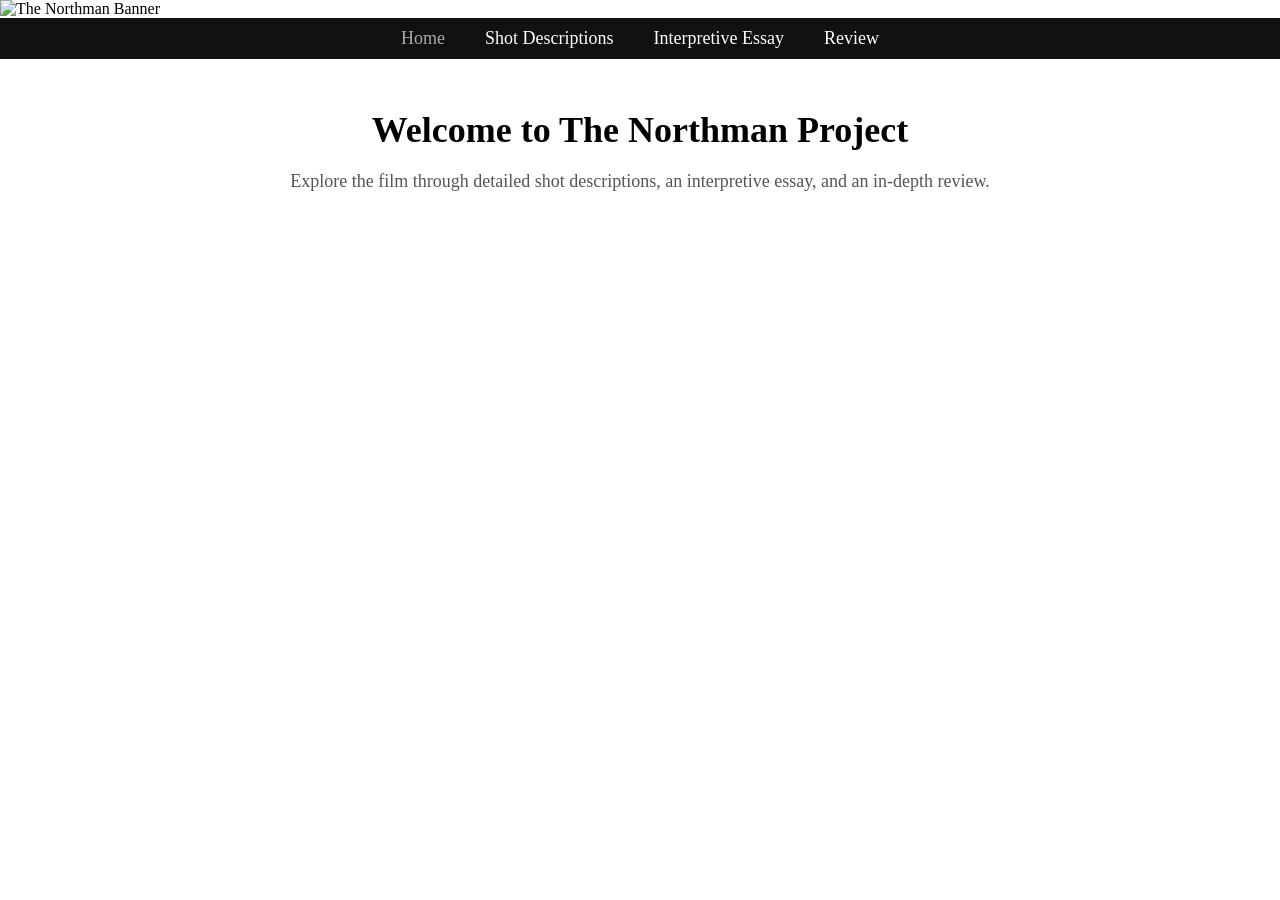
==== index.html @ 8ee72e10 "Add files via upload" ====
<!DOCTYPE html>
<html lang="en">
<head>
  <meta charset="UTF-8">
  <meta name="viewport" content="width=device-width, initial-scale=1">
  <title>The Northman - Homepage</title>
  <link rel="stylesheet" href="styles.css">
  <script defer src="script.js"></script>
</head>
<body>
  <header>
    <img src="your-banner-image.jpg" alt="The Northman Banner" class="banner">
    <nav>
      <ul class="navbar">
        <li><a href="index.html" class="nav-link">Home</a></li>
        <li><a href="shots.html" class="nav-link">Shot Descriptions</a></li>
        <li><a href="interpretive.html" class="nav-link">Interpretive Essay</a></li>
        <li><a href="review.html" class="nav-link">Review</a></li>
      </ul>
    </nav>
  </header>

  <main>
    <section class="intro">
      <h1>Welcome to The Northman Project</h1>
      <p>Explore the film through detailed shot descriptions, an interpretive essay, and an in-depth review.</p>
    </section>
  </main>
</body>
</html>
---- styles.css ----
/* Reset default margins and padding */
* {
    margin: 0;
    padding: 0;
    box-sizing: border-box;
  }
  
  /* Banner Image */
  .banner {
    width: 100%;
    height: auto;
    display: block;
  }
  
  /* Navigation Bar */
  nav {
    background-color: #111;
  }
  
  .navbar {
    list-style: none;
    display: flex;
    justify-content: center;
    padding: 10px 0;
  }
  
  .navbar li {
    margin: 0 20px;
  }
  
  .nav-link {
    color: white;
    text-decoration: none;
    font-size: 18px;
    transition: color 0.3s;
  }
  
  .nav-link:hover,
  .nav-link.active {
    color: #aaa;
  }
  
  /* Main content */
  .intro {
    text-align: center;
    padding: 50px 20px;
  }
  
  .intro h1 {
    font-size: 36px;
    margin-bottom: 20px;
  }
  
  .intro p {
    font-size: 18px;
    color: #555;
  }
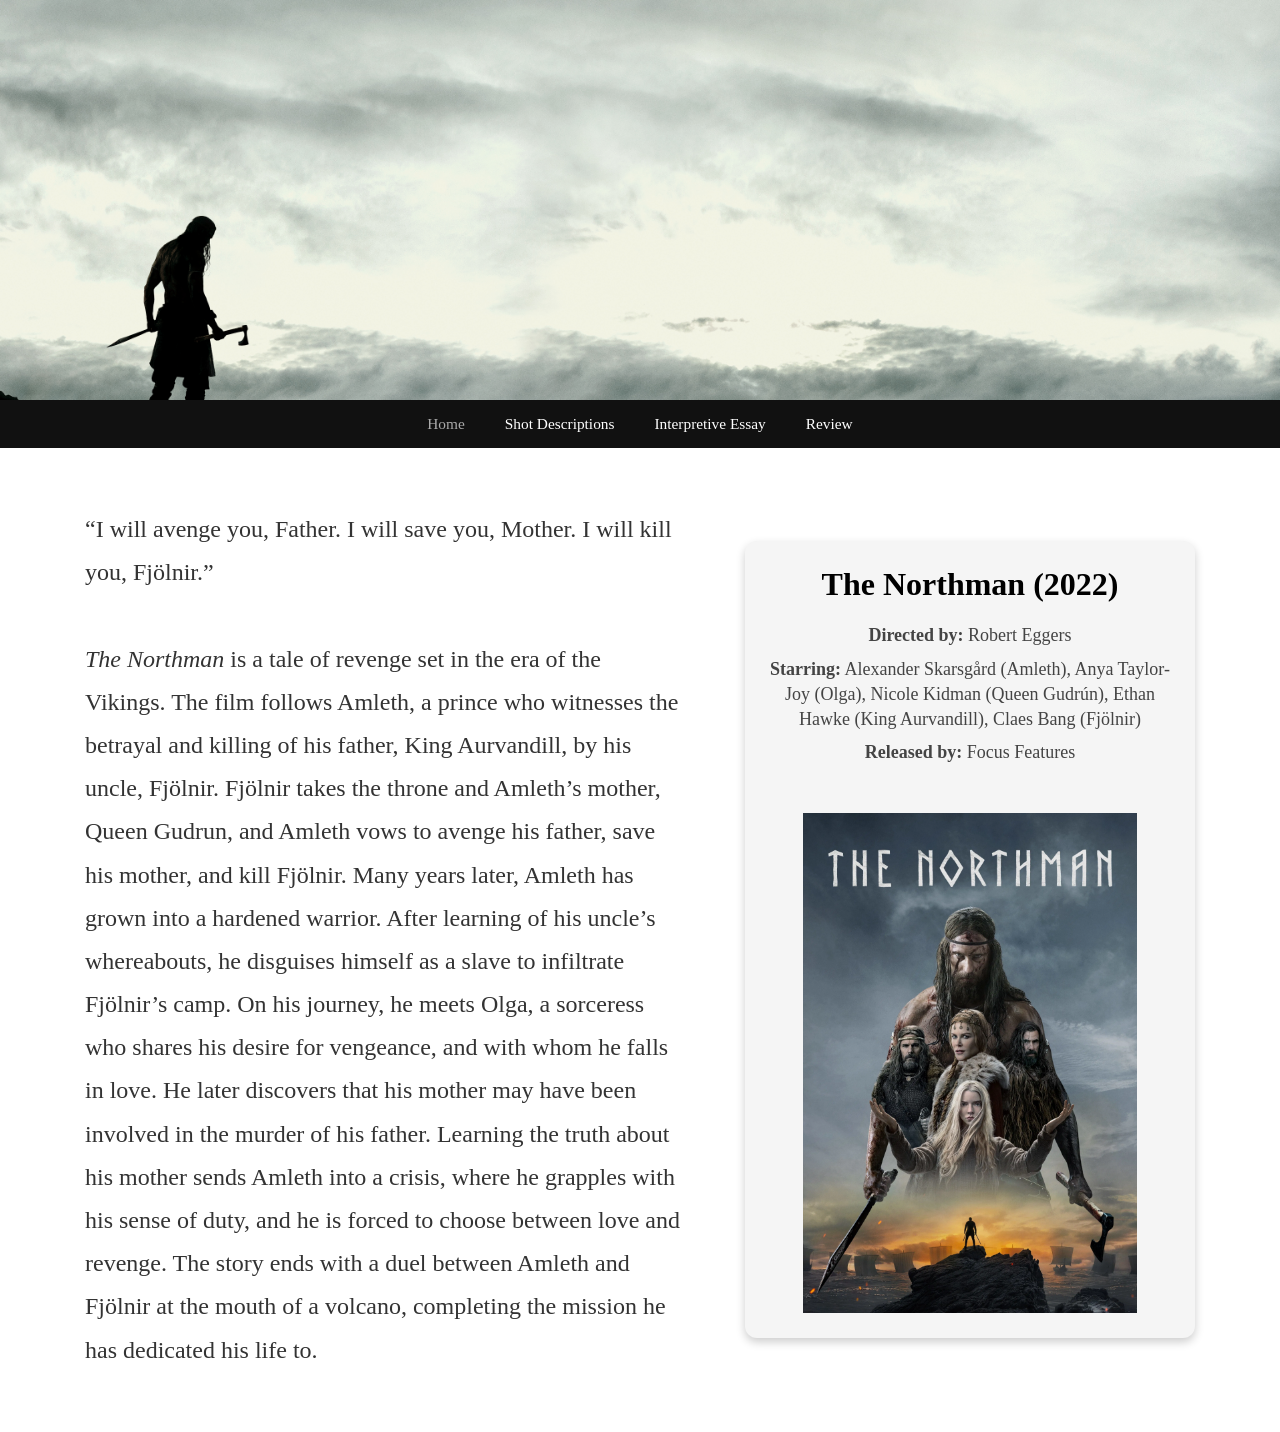
==== commit 2ff88212: "home page and shots draft" ====
--- a/index.html
+++ b/index.html
@@ -1,5 +1,6 @@
 <!DOCTYPE html>
 <html lang="en">
+
 <head>
   <meta charset="UTF-8">
   <meta name="viewport" content="width=device-width, initial-scale=1">
@@ -7,9 +8,10 @@
   <link rel="stylesheet" href="styles.css">
   <script defer src="script.js"></script>
 </head>
+
 <body>
   <header>
-    <img src="your-banner-image.jpg" alt="The Northman Banner" class="banner">
+    <div class="banner"></div>
     <nav>
       <ul class="navbar">
         <li><a href="index.html" class="nav-link">Home</a></li>
@@ -21,10 +23,24 @@
   </header>
 
   <main>
-    <section class="intro">
-      <h1>Welcome to The Northman Project</h1>
-      <p>Explore the film through detailed shot descriptions, an interpretive essay, and an in-depth review.</p>
+    <section class="content-container">
+      <div class="summary">
+        <p>“I will avenge you, Father. I will save you, Mother. I will kill you, Fjölnir.”</p>
+        <br>
+        <p><em>The Northman</em> is a tale of revenge set in the era of the Vikings. The film follows Amleth, a prince who witnesses the betrayal and killing of his father, King Aurvandill, by his uncle, Fjölnir. Fjölnir takes the throne and Amleth’s mother, Queen Gudrun, and Amleth vows to avenge his father, save his mother, and kill Fjölnir. Many years later, Amleth has grown into a hardened warrior. After learning of his uncle’s whereabouts, he disguises himself as a slave to infiltrate Fjölnir’s camp. On his journey, he meets Olga, a sorceress who shares his desire for vengeance, and with whom he falls in love. He later discovers that his mother may have been involved in the murder of his father. Learning the truth about his mother sends Amleth into a crisis, where he grapples with his sense of duty, and he is forced to choose between love and revenge. The story ends with a duel between Amleth and Fjölnir at the mouth of a volcano, completing the mission he has dedicated his life to.</p>
+      </div>
+
+      <div class="movie-card">
+        <div class="movie-info">
+          <h2>The Northman (2022)</h2>
+          <p><strong>Directed by:</strong> Robert Eggers</p>
+          <p><strong>Starring:</strong> Alexander Skarsgård (Amleth), Anya Taylor-Joy (Olga), Nicole Kidman (Queen Gudrún), Ethan Hawke (King Aurvandill), Claes Bang (Fjölnir)</p>
+          <p><strong>Released by:</strong> Focus Features</p>
+        </div>
+        <img src="poster.jpg" alt="The Northman Poster" class="poster">
+      </div>
     </section>
   </main>
 </body>
+
 </html>
--- a/styles.css
+++ b/styles.css
@@ -1,58 +1,162 @@
-/* Reset default margins and padding */
+/* Reset */
 * {
     margin: 0;
     padding: 0;
     box-sizing: border-box;
-  }
-  
-  /* Banner Image */
-  .banner {
+}
+
+/* Banner */
+.banner {
     width: 100%;
-    height: auto;
-    display: block;
-  }
-  
-  /* Navigation Bar */
-  nav {
+    height: 400px;
+    background-image: url('banner.jpg');
+    background-size: cover;
+    background-position: center 120%;
+    background-attachment: fixed;
+}
+
+/* Navigation Bar */
+nav {
     background-color: #111;
-  }
-  
-  .navbar {
+}
+
+.navbar {
     list-style: none;
     display: flex;
     justify-content: center;
-    padding: 10px 0;
-  }
-  
-  .navbar li {
+    align-items: center;
+    padding: 15px 0;
+}
+
+.navbar li {
     margin: 0 20px;
-  }
-  
-  .nav-link {
+}
+
+.nav-link {
     color: white;
     text-decoration: none;
-    font-size: 18px;
+    font-size: 1.2vw;
     transition: color 0.3s;
-  }
-  
-  .nav-link:hover,
-  .nav-link.active {
+}
+
+.nav-link:hover,
+.nav-link.active {
     color: #aaa;
-  }
-  
-  /* Main content */
-  .intro {
+}
+
+/* Main section */
+main {
+    background-color: white;
+    min-height: 100vh;
+    display: flex;
+    flex-direction: column;
+    justify-content: center;
+}
+
+/* Content layout */
+.content-container {
+    display: flex;
+    flex-wrap: wrap;
+    justify-content: center;
+    align-items: center;
+    gap: 60px; /* more breathing room */
+    padding: 60px 30px;
+}
+
+/* Summary text */
+.summary {
+    flex: 1 1 400px;
+    max-width: 600px;
+    font-size: clamp(18px, 2vw, 24px); /* responsive, but close to 24px normal */
+    line-height: 1.8; /* more breathing space between lines */
+    color: #333;
+}
+
+/* Movie Card */
+.movie-card {
+    flex: 1 1 350px;
+    max-width: 450px;
+    background-color: #f5f5f5;
+    border-radius: 12px;
+    overflow: hidden;
+    box-shadow: 0 4px 10px rgba(0, 0, 0, 0.2);
+    display: flex;
+    flex-direction: column;
+    align-items: center;
+    padding: 25px 20px;
+}
+
+/* Poster */
+.poster {
+    width: 100%;
+    height: auto;
+    max-height: 500px; /* bigger poster */
+    margin-top: 20px;
+    object-fit: contain;
+}
+
+/* Movie info */
+.movie-info {
     text-align: center;
-    padding: 50px 20px;
-  }
-  
-  .intro h1 {
-    font-size: 36px;
     margin-bottom: 20px;
-  }
-  
-  .intro p {
-    font-size: 18px;
-    color: #555;
-  }
-  +}
+
+.movie-info h2 {
+    font-size: clamp(22px, 2.5vw, 32px);
+    margin-bottom: 20px;
+}
+
+.movie-info p {
+    font-size: clamp(14px, 1.5vw, 18px);
+    color: #444;
+    margin: 8px 0;
+    line-height: 1.4;
+}
+
+/* Shots Grid Page */
+.shots-grid {
+    display: grid;
+    grid-template-columns: repeat(auto-fit, minmax(250px, 1fr));
+    gap: 40px;
+    padding: 60px 30px;
+    background-color: white;
+}
+
+.shot {
+    display: flex;
+    flex-direction: column;
+    align-items: center;
+    text-align: center;
+}
+
+.shot img {
+    width: 100%;
+    height: auto;
+    border-radius: 10px;
+    box-shadow: 0 4px 10px rgba(0, 0, 0, 0.2);
+    margin-bottom: 15px;
+}
+
+.shot p {
+    font-size: clamp(14px, 1.5vw, 18px);
+    color: #333;
+    line-height: 1.4;
+}
+
+/* Shots page title section */
+.shots-header {
+    display: flex;
+    justify-content: center;
+    align-items: center;
+    min-height: 30vh; /* controls vertical spacing */
+    background-color: white;
+}
+
+/* Shots page title */
+.shots-title {
+    font-size: clamp(48px, 8vw, 100px); /* TWICE bigger now */
+    text-align: center;
+    color: #222;
+}
+
+
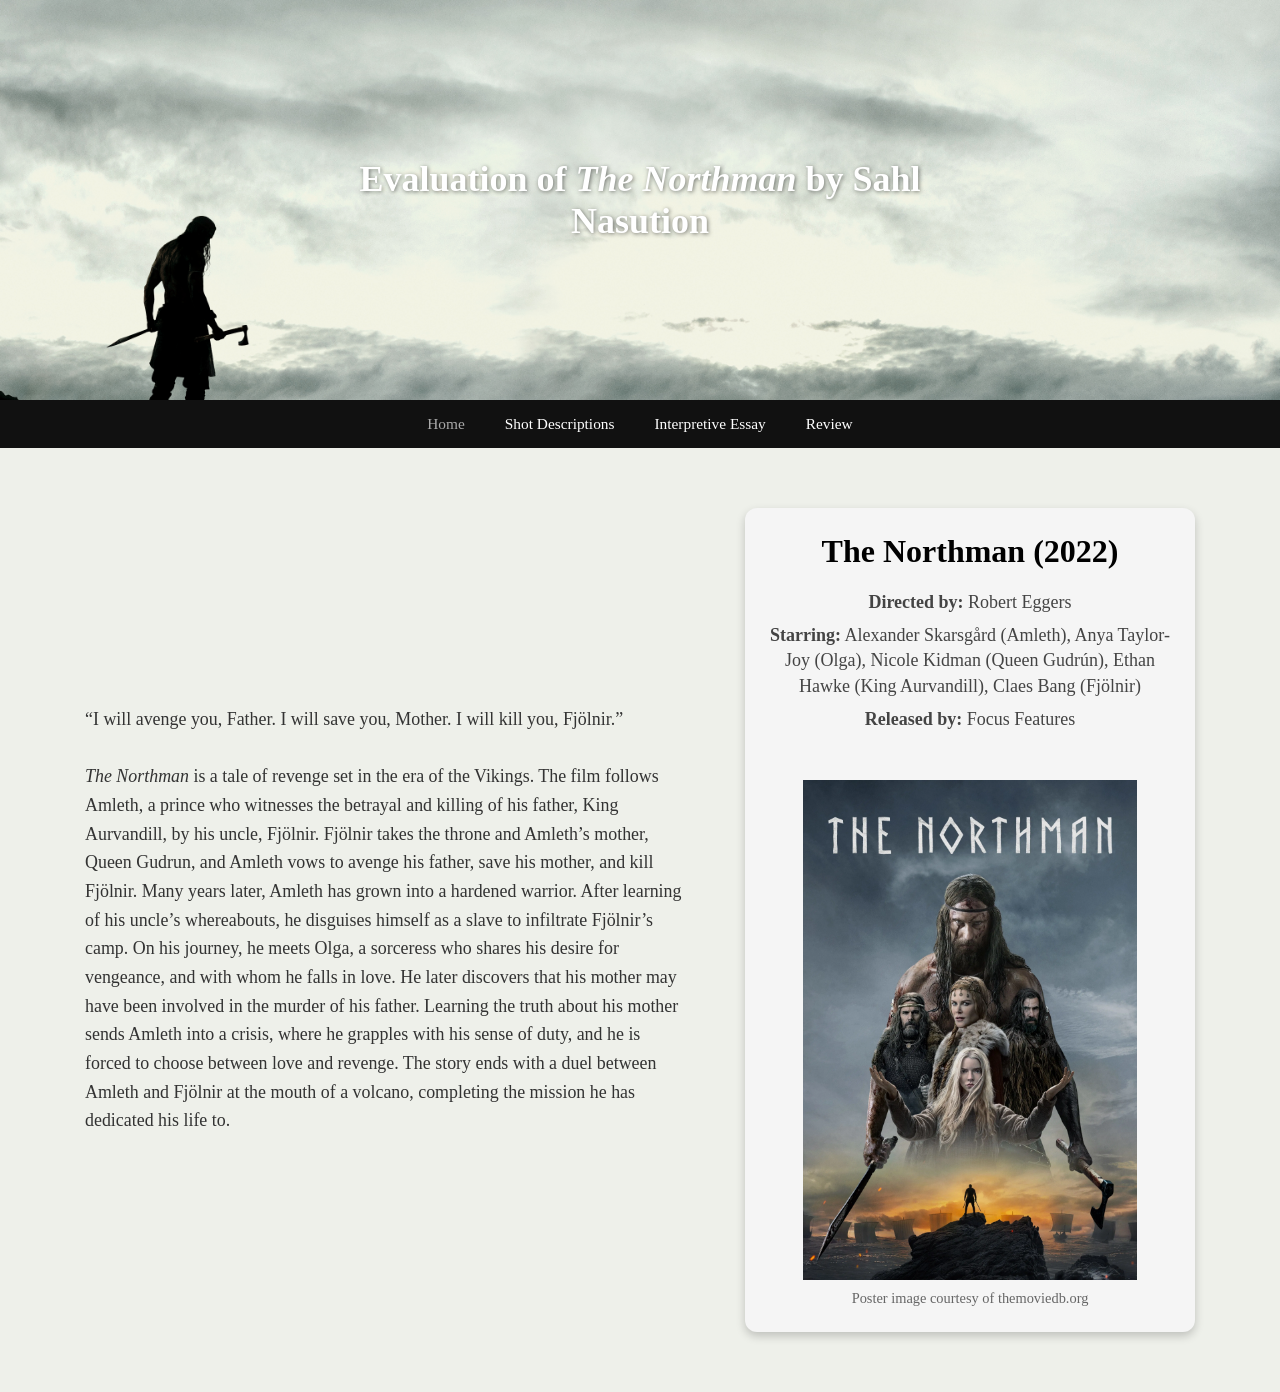
==== commit 6701946d: "finished" ====
--- a/index.html
+++ b/index.html
@@ -5,13 +5,17 @@
   <meta charset="UTF-8">
   <meta name="viewport" content="width=device-width, initial-scale=1">
   <title>The Northman - Homepage</title>
-  <link rel="stylesheet" href="styles.css">
-  <script defer src="script.js"></script>
+  <link rel="stylesheet" href="./styles.css">
+  <script defer src="./script.js"></script>
 </head>
 
 <body>
   <header>
-    <div class="banner"></div>
+    <div class="banner">
+      <div class="title-overlay">
+        <h2>Evaluation of <em>The Northman</em> by Sahl Nasution</h2>
+      </div>
+    </div>
     <nav>
       <ul class="navbar">
         <li><a href="index.html" class="nav-link">Home</a></li>
@@ -27,7 +31,16 @@
       <div class="summary">
         <p>“I will avenge you, Father. I will save you, Mother. I will kill you, Fjölnir.”</p>
         <br>
-        <p><em>The Northman</em> is a tale of revenge set in the era of the Vikings. The film follows Amleth, a prince who witnesses the betrayal and killing of his father, King Aurvandill, by his uncle, Fjölnir. Fjölnir takes the throne and Amleth’s mother, Queen Gudrun, and Amleth vows to avenge his father, save his mother, and kill Fjölnir. Many years later, Amleth has grown into a hardened warrior. After learning of his uncle’s whereabouts, he disguises himself as a slave to infiltrate Fjölnir’s camp. On his journey, he meets Olga, a sorceress who shares his desire for vengeance, and with whom he falls in love. He later discovers that his mother may have been involved in the murder of his father. Learning the truth about his mother sends Amleth into a crisis, where he grapples with his sense of duty, and he is forced to choose between love and revenge. The story ends with a duel between Amleth and Fjölnir at the mouth of a volcano, completing the mission he has dedicated his life to.</p>
+        <p><em>The Northman</em> is a tale of revenge set in the era of the Vikings. The film follows Amleth, a prince
+          who witnesses the betrayal and killing of his father, King Aurvandill, by his uncle, Fjölnir. Fjölnir takes
+          the throne and Amleth’s mother, Queen Gudrun, and Amleth vows to avenge his father, save his mother, and kill
+          Fjölnir. Many years later, Amleth has grown into a hardened warrior. After learning of his uncle’s
+          whereabouts, he disguises himself as a slave to infiltrate Fjölnir’s camp. On his journey, he meets Olga, a
+          sorceress who shares his desire for vengeance, and with whom he falls in love. He later discovers that his
+          mother may have been involved in the murder of his father. Learning the truth about his mother sends Amleth
+          into a crisis, where he grapples with his sense of duty, and he is forced to choose between love and revenge.
+          The story ends with a duel between Amleth and Fjölnir at the mouth of a volcano, completing the mission he has
+          dedicated his life to.</p>
       </div>
 
       <div class="movie-card">
@@ -38,9 +51,11 @@
           <p><strong>Released by:</strong> Focus Features</p>
         </div>
         <img src="poster.jpg" alt="The Northman Poster" class="poster">
+        <p style="font-size: 0.9em; color: #666; margin-top: 10px;">Poster image courtesy of themoviedb.org</p>
       </div>
+      
     </section>
   </main>
 </body>
 
-</html>
+</html>
--- a/styles.css
+++ b/styles.css
@@ -46,7 +46,7 @@
 
 /* Main section */
 main {
-    background-color: white;
+    background-color: #eef0ea;
     min-height: 100vh;
     display: flex;
     flex-direction: column;
@@ -59,7 +59,7 @@
     flex-wrap: wrap;
     justify-content: center;
     align-items: center;
-    gap: 60px; /* more breathing room */
+    gap: 60px;
     padding: 60px 30px;
 }
 
@@ -67,10 +67,15 @@
 .summary {
     flex: 1 1 400px;
     max-width: 600px;
-    font-size: clamp(18px, 2vw, 24px); /* responsive, but close to 24px normal */
-    line-height: 1.8; /* more breathing space between lines */
+    font-size: clamp(14px, 1.4vw, 18px);
+    line-height: 1.6;
     color: #333;
-}
+    max-height: 480px;
+    overflow: hidden;
+    text-overflow: ellipsis;
+}
+
+
 
 /* Movie Card */
 .movie-card {
@@ -90,7 +95,7 @@
 .poster {
     width: 100%;
     height: auto;
-    max-height: 500px; /* bigger poster */
+    max-height: 500px;
     margin-top: 20px;
     object-fit: contain;
 }
@@ -116,47 +121,83 @@
 /* Shots Grid Page */
 .shots-grid {
     display: grid;
-    grid-template-columns: repeat(auto-fit, minmax(250px, 1fr));
-    gap: 40px;
-    padding: 60px 30px;
-    background-color: white;
+    grid-template-columns: repeat(auto-fit, minmax(320px, 1fr));
+    gap: 20px;
+    padding: 40px 20px;
+    background-color: #eef0ea;
+    justify-items: center;
 }
 
 .shot {
+    background-color: #fff;
+    border: 1px solid #ccc;
+    padding: 20px;
+    box-shadow: 0 4px 8px rgba(0, 0, 0, 0.1);
     display: flex;
     flex-direction: column;
     align-items: center;
-    text-align: center;
+    text-align: left;
+    max-width: 360px;
+    width: 100%;
 }
 
 .shot img {
     width: 100%;
+    max-width: 360px;
+    border-radius: 0;
+    object-fit: cover;
     height: auto;
-    border-radius: 10px;
-    box-shadow: 0 4px 10px rgba(0, 0, 0, 0.2);
-    margin-bottom: 15px;
+    margin-bottom: 10px;
 }
 
 .shot p {
     font-size: clamp(14px, 1.5vw, 18px);
     color: #333;
-    line-height: 1.4;
-}
+    line-height: 1.6;
+    width: 100%;
+    margin-top: 8px;
+}
+
+.shot-label {
+    font-weight: bold;
+    font-size: 1rem;
+    color: #555;
+    margin-bottom: 8px;
+    align-self: flex-start;
+}
+
+.title-overlay {
+    position: absolute;
+    top: 50%;
+    left: 50%;
+    transform: translate(-50%, -50%);
+    color: white;
+    font-size: clamp(16px, 2.2vw, 24px);
+    font-weight: normal;
+    text-align: center;
+    text-shadow: 1px 1px 4px rgba(0, 0, 0, 0.5);
+    z-index: 1;
+    background: none;
+    padding: 0;
+}
+
+.banner {
+    position: relative;
+}
+
 
 /* Shots page title section */
 .shots-header {
     display: flex;
     justify-content: center;
     align-items: center;
-    min-height: 30vh; /* controls vertical spacing */
-    background-color: white;
+    min-height: 30vh;
+    background-color: #eef0ea;
 }
 
 /* Shots page title */
 .shots-title {
-    font-size: clamp(48px, 8vw, 100px); /* TWICE bigger now */
+    font-size: clamp(48px, 8vw, 100px);
     text-align: center;
     color: #222;
 }
-
-
